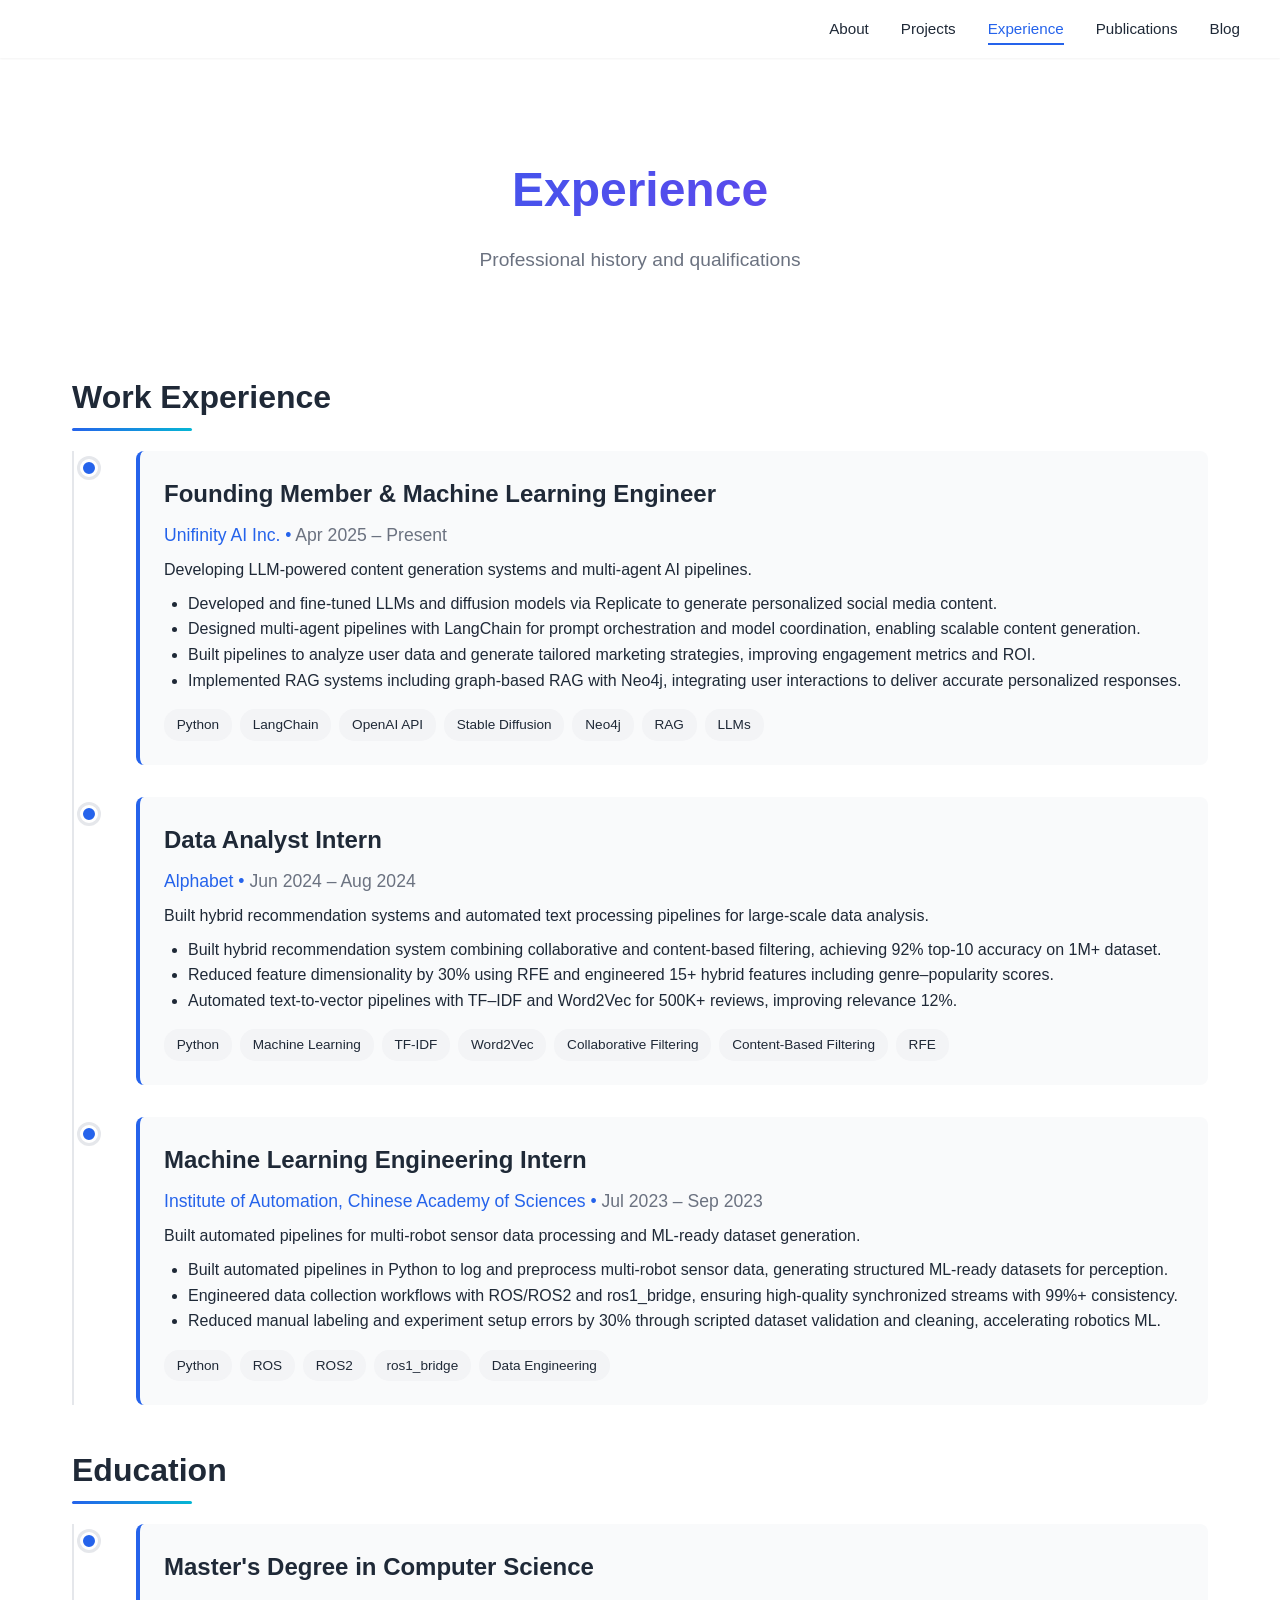
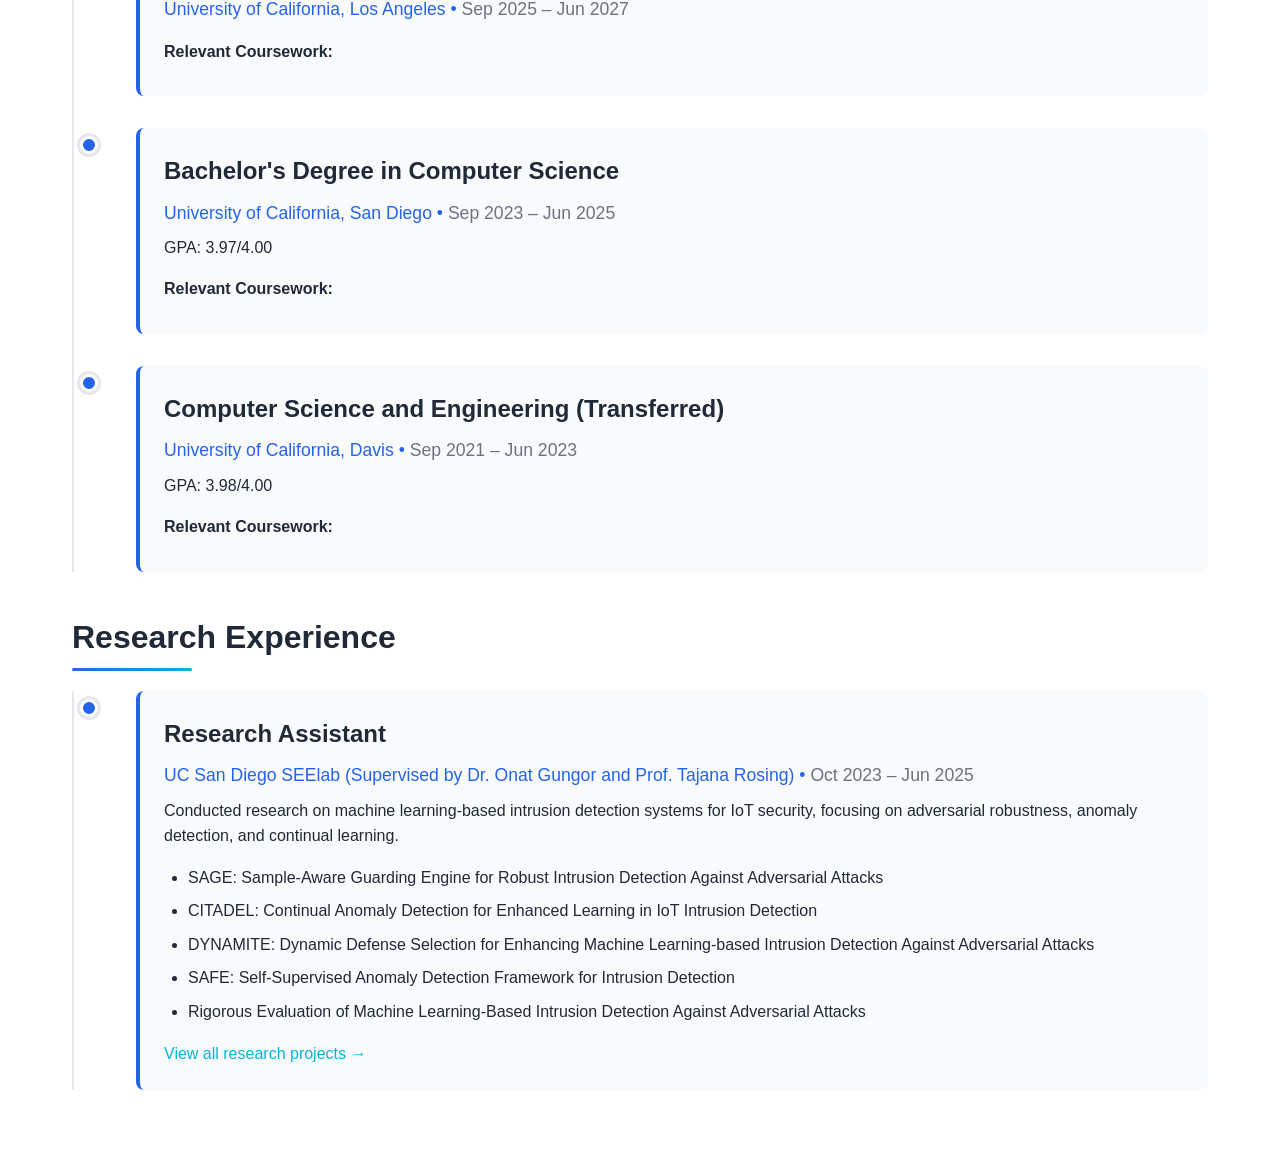
==== experience.html @ 66d7c384 "finished basic structure; need to finish TODO" ====
<!DOCTYPE html>
<html lang="en">
<head>
    <meta charset="UTF-8">
    <meta name="viewport" content="width=device-width, initial-scale=1.0">
    <meta name="description" content="Professional experience and qualifications">
    <title>Experience | Your Name</title>
    <link rel="stylesheet" href="https://cdnjs.cloudflare.com/ajax/libs/font-awesome/6.4.0/css/all.min.css">
    <link rel="stylesheet" href="assets/css/styles.css">
</head>
<body>
    <!-- Navigation Bar -->
    <nav class="navbar">
        <div class="nav-container">
            <ul class="nav-menu">
                <li><a href="index.html" class="nav-link">About</a></li>
                <li><a href="projects.html" class="nav-link">Projects</a></li>
                <li><a href="experience.html" class="nav-link active">Experience</a></li>
                <li><a href="publications.html" class="nav-link">Publications</a></li>
                <li><a href="blog.html" class="nav-link">Blog</a></li>
            </ul>
            <div class="hamburger">
                <span></span>
                <span></span>
                <span></span>
            </div>
        </div>
    </nav>

    <!-- Main Content -->
    <main class="main-content">
        <section class="page-header">
            <h1 class="page-title">Experience</h1>
            <p class="page-subtitle">Professional history and qualifications</p>
        </section>

        <!-- Work Experience -->
        <section class="section">
            <h2 class="section-title">Work Experience</h2>
            <div class="timeline" id="workExperience">
                <!-- Work experience items will be loaded from experience.json -->
            </div>
        </section>

        <!-- Education -->
        <section class="section">
            <h2 class="section-title">Education</h2>
            <div class="timeline" id="education">
                <!-- Education items will be loaded from experience.json -->
            </div>
        </section>

        <!-- Research Experience -->
        <section class="section" id="researchSection" style="display: none;">
            <h2 class="section-title">Research Experience</h2>
            <div class="timeline" id="researchExperience">
                <!-- Research experience will be loaded from experience.json -->
            </div>
        </section>

        <!-- Teaching/TA Experience -->
        <section class="section" id="teachingSection" style="display: none;">
            <h2 class="section-title">Teaching/TA Experience</h2>
            <div class="timeline" id="teachingExperience">
                <!-- Teaching experience will be loaded from experience.json -->
            </div>
        </section>

        <!-- Certifications -->
        <section class="section" id="certificationsSection" style="display: none;">
            <h2 class="section-title">Certifications</h2>
            <div class="certifications-container" id="certifications">
                <!-- Certifications will be loaded from experience.json -->
            </div>
        </section>
    </main>

    <script src="assets/js/navigation.js"></script>
    <script src="assets/js/main.js"></script>
</body>
</html>
---- assets/css/styles.css ----
/* ===== CSS Variables ===== */
:root {
    --primary-color: #2563eb;
    --primary-dark: #1e40af;
    --secondary-color: #7c3aed;
    --accent-color: #06b6d4;
    --text-primary: #1f2937;
    --text-secondary: #6b7280;
    --bg-primary: #ffffff;
    --bg-secondary: #f9fafb;
    --bg-accent: #f3f4f6;
    --border-color: #e5e7eb;
    --shadow-sm: 0 1px 2px 0 rgba(0, 0, 0, 0.05);
    --shadow-md: 0 4px 6px -1px rgba(0, 0, 0, 0.1);
    --shadow-lg: 0 10px 15px -3px rgba(0, 0, 0, 0.1);
    --transition: all 0.3s ease;
}

/* ===== Reset & Base Styles ===== */
* {
    margin: 0;
    padding: 0;
    box-sizing: border-box;
}

html {
    scroll-behavior: smooth;
}

body {
    font-family: -apple-system, BlinkMacSystemFont, 'Segoe UI', 'Roboto', 'Oxygen', 'Ubuntu', 'Cantarell', sans-serif;
    line-height: 1.6;
    color: var(--text-primary);
    background-color: var(--bg-primary);
}

/* ===== Navigation Bar ===== */
.navbar {
    position: fixed;
    top: 0;
    right: 0;
    width: 100%;
    background-color: rgba(255, 255, 255, 0.95);
    backdrop-filter: blur(10px);
    box-shadow: var(--shadow-sm);
    z-index: 1000;
    padding: 1rem 2rem;
}

.nav-container {
    max-width: 1200px;
    margin: 0 auto;
    display: flex;
    justify-content: flex-end;
    align-items: center;
}

.nav-menu {
    display: flex;
    list-style: none;
    gap: 2rem;
    align-items: center;
}

.nav-link {
    text-decoration: none;
    color: var(--text-primary);
    font-weight: 500;
    font-size: 0.95rem;
    transition: var(--transition);
    position: relative;
    padding: 0.5rem 0;
}

.nav-link:hover {
    color: var(--primary-color);
}

.nav-link.active {
    color: var(--primary-color);
}

.nav-link.active::after {
    content: '';
    position: absolute;
    bottom: 0;
    left: 0;
    width: 100%;
    height: 2px;
    background-color: var(--primary-color);
}

.hamburger {
    display: none;
    flex-direction: column;
    cursor: pointer;
    gap: 4px;
}

.hamburger span {
    width: 25px;
    height: 3px;
    background-color: var(--text-primary);
    transition: var(--transition);
    border-radius: 2px;
}

/* ===== Main Content ===== */
.main-content {
    margin-top: 80px;
    padding: 1.5rem 2rem;
    max-width: 1200px;
    margin-left: auto;
    margin-right: auto;
}

/* ===== Hero Section ===== */
.hero {
    padding: 2.5rem 0;
    margin-bottom: 2rem;
}

.hero-content {
    display: grid;
    grid-template-columns: 1.8fr 1fr;
    gap: 2.5rem;
    align-items: center;
}

.hero-name {
    font-size: 3.5rem;
    font-weight: 700;
    margin-bottom: 0.5rem;
    background: linear-gradient(135deg, var(--primary-color), var(--secondary-color));
    -webkit-background-clip: text;
    -webkit-text-fill-color: transparent;
    background-clip: text;
}

.hero-role {
    font-size: 1.5rem;
    color: var(--text-secondary);
    margin-bottom: 1rem;
    font-weight: 500;
}

.hero-tagline {
    font-size: 1.1rem;
    color: var(--text-secondary);
    line-height: 1.8;
    margin-bottom: 0.5rem;
}

.hero-image {
    display: flex;
    justify-content: flex-end;
    align-items: center;
}

.profile-img {
    width: 300px;
    height: 300px;
    border-radius: 50%;
    object-fit: cover;
    border: 4px solid var(--primary-color);
    box-shadow: var(--shadow-lg);
    transition: var(--transition);
}

.profile-img:hover {
    transform: scale(1.05);
    box-shadow: 0 20px 25px -5px rgba(0, 0, 0, 0.15);
}

/* ===== Sections ===== */
.section {
    margin-bottom: 2.5rem;
}

.section-header {
    display: flex;
    justify-content: space-between;
    align-items: baseline;
    margin-bottom: 1.25rem;
    flex-wrap: wrap;
    gap: 1rem;
}

.section-header .section-title {
    margin-bottom: 0;
}

.section-title {
    font-size: 2rem;
    font-weight: 700;
    color: var(--text-primary);
    position: relative;
    padding-bottom: 0.5rem;
    margin: 0;
    margin-bottom: 1.25rem;
}

.section-title::after {
    content: '';
    position: absolute;
    bottom: 0;
    left: 0;
    width: 120px;
    height: 3px;
    background: linear-gradient(90deg, var(--primary-color), var(--accent-color));
    border-radius: 2px;
}

.contact-section .section-title::after {
    left: 50%;
    transform: translateX(-50%);
}

.section-link {
    color: var(--primary-color);
    text-decoration: none;
    font-weight: 500;
    font-size: 0.95rem;
    transition: var(--transition);
    white-space: nowrap;
}

.section-link:hover {
    color: var(--primary-dark);
    text-decoration: underline;
}

.intro-section {
    margin-bottom: 2rem;
    padding: 1.5rem;
    background: var(--bg-secondary);
    border-radius: 12px;
    border-left: 4px solid var(--primary-color);
}

.intro-text {
    font-size: 1.1rem;
    line-height: 1.8;
    color: var(--text-primary);
}

/* ===== Education ===== */
.education-container {
    display: flex;
    flex-direction: column;
    gap: 1rem;
}

.education-item {
    padding: 1.25rem;
    background: var(--bg-secondary);
    border-radius: 8px;
    border-left: 4px solid var(--primary-color);
    transition: var(--transition);
}

.education-item:hover {
    transform: translateX(5px);
    box-shadow: var(--shadow-md);
}

.education-title {
    font-size: 1.3rem;
    font-weight: 600;
    margin-bottom: 0.5rem;
    color: var(--text-primary);
}

.education-institution {
    font-size: 1.1rem;
    color: var(--primary-color);
    margin-bottom: 0.5rem;
}

.education-gpa {
    color: var(--text-primary);
}

/* ===== Skills ===== */
.skills-inline {
    margin-top: 1rem;
    font-size: 0.9rem;
    color: var(--text-secondary);
    line-height: 1.6;
}

.skills-inline-category {
    display: block;
    margin-bottom: 0.3rem;
}

.skills-inline-label {
    font-weight: 600;
    color: var(--text-primary);
    margin-right: 0.3rem;
}

.skill-badge-inline {
    display: inline;
    color: var(--text-secondary);
}

/* ===== Highlight Sections ===== */
.highlight-container {
    display: grid;
    grid-template-columns: repeat(auto-fit, minmax(300px, 1fr));
    gap: 1.5rem;
}

.highlight-item {
    background: var(--bg-secondary);
    padding: 1.5rem;
    border-radius: 8px;
    border-left: 4px solid var(--primary-color);
    transition: var(--transition);
}

.highlight-item:hover {
    transform: translateX(5px);
    box-shadow: var(--shadow-md);
}

.highlight-title {
    font-size: 1.3rem;
    font-weight: 600;
    margin-bottom: 0.5rem;
    color: var(--text-primary);
}

.highlight-company,
.highlight-meta {
    font-size: 0.95rem;
    color: var(--primary-color);
    margin-bottom: 0.75rem;
    font-weight: 500;
}

.highlight-description {
    color: var(--text-secondary);
    line-height: 1.6;
    margin-bottom: 1rem;
    font-size: 0.95rem;
}

.highlight-tech {
    display: flex;
    flex-wrap: wrap;
    gap: 0.5rem;
    margin-bottom: 1rem;
}

.tech-tag {
    padding: 0.3rem 0.8rem;
    background: var(--bg-accent);
    border-radius: 15px;
    font-size: 0.85rem;
    color: var(--text-primary);
}

.highlight-link {
    color: var(--primary-color);
    text-decoration: none;
    font-weight: 500;
    font-size: 0.9rem;
    transition: var(--transition);
}

.highlight-link:hover {
    color: var(--primary-dark);
    text-decoration: underline;
}

/* Legacy styles for other pages */
.skills-container {
    display: flex;
    flex-direction: column;
    gap: 1.25rem;
}

.skill-category {
    margin-bottom: 1rem;
}

.skill-category-title {
    font-size: 1.2rem;
    font-weight: 600;
    margin-bottom: 1rem;
    color: var(--text-primary);
}

.skills-grid {
    display: flex;
    flex-wrap: wrap;
    gap: 1rem;
}

.skill-badge {
    display: inline-flex;
    align-items: center;
    gap: 0.5rem;
    padding: 0.6rem 1.2rem;
    background: var(--bg-secondary);
    border: 2px solid var(--border-color);
    border-radius: 25px;
    font-size: 0.95rem;
    font-weight: 500;
    color: var(--text-primary);
    transition: var(--transition);
}

.skill-badge:hover {
    border-color: var(--primary-color);
    background: var(--primary-color);
    color: white;
    transform: translateY(-2px);
    box-shadow: var(--shadow-md);
}

.skill-icon {
    width: 20px;
    height: 20px;
}


/* ===== Contact Icons ===== */
.contact-section {
    text-align: center;
    padding: 2rem 0;
}

.contact-icons {
    display: flex;
    justify-content: center;
    gap: 2rem;
    flex-wrap: wrap;
}

.contact-icon {
    display: flex;
    align-items: center;
    justify-content: center;
    width: 60px;
    height: 60px;
    border-radius: 50%;
    background: var(--bg-secondary);
    color: var(--text-primary);
    text-decoration: none;
    transition: var(--transition);
    border: 2px solid var(--border-color);
}

.contact-icon:hover {
    background: var(--primary-color);
    color: white;
    transform: translateY(-5px) scale(1.1);
    box-shadow: var(--shadow-lg);
    border-color: var(--primary-color);
}

.contact-icon i {
    font-size: 24px;
}

/* ===== Page Header ===== */
.page-header {
    text-align: center;
    padding: 3rem 0;
    margin-bottom: 3rem;
}

.page-title {
    font-size: 3rem;
    font-weight: 700;
    margin-bottom: 1rem;
    background: linear-gradient(135deg, var(--primary-color), var(--secondary-color));
    -webkit-background-clip: text;
    -webkit-text-fill-color: transparent;
    background-clip: text;
}

.page-subtitle {
    font-size: 1.2rem;
    color: var(--text-secondary);
}

/* ===== Filter Buttons ===== */
.filter-section {
    margin-bottom: 2rem;
    display: flex;
    justify-content: center;
}

.filter-buttons {
    display: flex;
    gap: 1rem;
    flex-wrap: wrap;
    justify-content: center;
}

.filter-btn {
    padding: 0.6rem 1.5rem;
    background: var(--bg-secondary);
    border: 2px solid var(--border-color);
    border-radius: 25px;
    font-size: 0.95rem;
    font-weight: 500;
    color: var(--text-primary);
    cursor: pointer;
    transition: var(--transition);
}

.filter-btn:hover {
    border-color: var(--primary-color);
    color: var(--primary-color);
}

.filter-btn.active {
    background: var(--primary-color);
    color: white;
    border-color: var(--primary-color);
}

/* ===== Projects Grid ===== */
.projects-grid {
    display: flex;
    flex-direction: column;
    gap: 2rem;
    margin-top: 2rem;
}

.project-card {
    background: var(--bg-secondary);
    border-radius: 8px;
    padding: 1.5rem;
    transition: var(--transition);
    border: 1px solid var(--border-color);
    border-left: 4px solid var(--primary-color);
}

.project-card:hover {
    transform: translateX(5px);
    box-shadow: var(--shadow-md);
    border-color: var(--primary-color);
}

.project-header {
    display: flex;
    justify-content: space-between;
    align-items: flex-start;
    gap: 2rem;
    margin-bottom: 0;
}

.project-image-horizontal {
    width: 200px;
    height: 150px;
    object-fit: cover;
    border-radius: 8px;
    flex-shrink: 0;
}

.project-image {
    width: 100%;
    height: 200px;
    object-fit: cover;
    border-radius: 8px;
    margin-bottom: 1rem;
}

.project-meta {
    font-size: 1.1rem;
    color: var(--primary-color);
    margin-top: 0.5rem;
    margin-bottom: 0.5rem;
}

.project-features {
    margin: 0.5rem 0 1rem 0;
    padding-left: 1.5rem;
    color: var(--text-primary);
    line-height: 1.6;
}

.project-features li {
    margin-bottom: 0.5rem;
}

.project-title {
    font-size: 1.5rem;
    font-weight: 600;
    margin-bottom: 0.5rem;
    color: var(--text-primary);
}

.project-title-link {
    color: var(--text-primary);
    text-decoration: none;
    transition: var(--transition);
}

.project-title-link:hover {
    color: var(--primary-color);
    text-decoration: underline;
}


.project-description {
    color: var(--text-primary);
    margin: 0;
    padding: 0;
    line-height: 1.6;
    font-size: inherit;
}

.project-tech {
    display: flex;
    flex-wrap: wrap;
    gap: 0.5rem;
    margin-top: 1rem;
}

.project-tech-tag {
    padding: 0.3rem 0.8rem;
    background: var(--bg-accent);
    border-radius: 15px;
    font-size: 0.85rem;
    color: var(--text-primary);
}

.project-links {
    display: flex;
    gap: 1rem;
    margin-top: auto;
}

.project-link {
    padding: 0.5rem 1rem;
    background: var(--primary-color);
    color: white;
    text-decoration: none;
    border-radius: 6px;
    font-size: 0.9rem;
    font-weight: 500;
    transition: var(--transition);
}

.project-link:hover {
    background: var(--primary-dark);
    transform: translateY(-2px);
}

.project-link.secondary {
    background: transparent;
    border: 2px solid var(--primary-color);
    color: var(--primary-color);
}

.project-link.secondary:hover {
    background: var(--primary-color);
    color: white;
}

/* ===== Timeline (Experience) ===== */
.timeline {
    position: relative;
    padding-left: 2rem;
}

.timeline::before {
    content: '';
    position: absolute;
    left: 0;
    top: 0;
    bottom: 0;
    width: 2px;
    background: var(--border-color);
}

.timeline-item {
    position: relative;
    margin-bottom: 2rem;
    padding-left: 2rem;
}

.timeline-item::before {
    content: '';
    position: absolute;
    left: -1.5rem;
    top: 0.5rem;
    width: 12px;
    height: 12px;
    border-radius: 50%;
    background: var(--primary-color);
    border: 3px solid var(--bg-primary);
    box-shadow: 0 0 0 3px var(--border-color);
}

.timeline-content {
    background: var(--bg-secondary);
    padding: 1.5rem;
    border-radius: 8px;
    border-left: 4px solid var(--primary-color);
    transition: var(--transition);
}

.timeline-content:hover {
    box-shadow: var(--shadow-md);
    transform: translateX(5px);
}

.timeline-title {
    font-size: 1.5rem;
    font-weight: 600;
    margin-bottom: 0.5rem;
    color: var(--text-primary);
}

.timeline-company {
    font-size: 1.1rem;
    color: var(--primary-color);
    margin-bottom: 0.5rem;
}

.timeline-duration {
    color: var(--text-secondary);
    font-size: 0.95rem;
    margin-bottom: 1rem;
}

.timeline-description {
    color: var(--text-primary);
    line-height: 1.6;
    font-size: inherit;
}

.timeline-description p {
    margin: 0;
    padding: 0;
    line-height: 1.6;
}

.timeline-tech {
    display: flex;
    flex-wrap: wrap;
    gap: 0.5rem;
    margin-top: 1rem;
}

.timeline-tech-tag {
    padding: 0.3rem 0.8rem;
    background: var(--bg-accent);
    border-radius: 15px;
    font-size: 0.85rem;
    color: var(--text-primary);
}

/* ===== Publications ===== */
.publications-list {
    display: flex;
    flex-direction: column;
    gap: 1.5rem;
}

.publication-section {
    margin-bottom: 3rem;
}

.publication-section-title {
    font-size: 2rem;
    font-weight: 700;
    color: var(--text-primary);
    position: relative;
    padding-bottom: 0.5rem;
    margin: 0;
    margin-bottom: 1.25rem;
}

.publication-section-title::after {
    content: '';
    position: absolute;
    bottom: 0;
    left: 0;
    width: 120px;
    height: 3px;
    background: var(--primary-color);
    border-radius: 2px;
}

.publication-citation {
    color: var(--text-primary);
    line-height: 1.8;
    margin-bottom: 1rem;
    font-size: 0.95rem;
}

.publication-link {
    color: var(--primary-color);
    text-decoration: none;
    font-weight: 500;
    margin-left: 0.5rem;
    transition: var(--transition);
}

.publication-link:hover {
    color: var(--primary-dark);
    text-decoration: underline;
}

/* ===== Blog Posts ===== */
.blog-posts {
    display: grid;
    grid-template-columns: repeat(auto-fill, minmax(350px, 1fr));
    gap: 2rem;
}

.blog-card {
    background: var(--bg-secondary);
    border-radius: 12px;
    padding: 1.5rem;
    transition: var(--transition);
    border: 1px solid var(--border-color);
    display: flex;
    flex-direction: column;
}

.blog-card:hover {
    transform: translateY(-5px);
    box-shadow: var(--shadow-lg);
    border-color: var(--primary-color);
}

.blog-image {
    width: 100%;
    height: 200px;
    object-fit: cover;
    border-radius: 8px;
    margin-bottom: 1rem;
}

.blog-title {
    font-size: 1.5rem;
    font-weight: 600;
    margin-bottom: 0.5rem;
    color: var(--text-primary);
}

.blog-meta {
    display: flex;
    gap: 1rem;
    color: var(--text-secondary);
    font-size: 0.9rem;
    margin-bottom: 1rem;
}

.blog-excerpt {
    color: var(--text-secondary);
    line-height: 1.6;
    margin-bottom: 1rem;
    flex-grow: 1;
}

.blog-tags {
    display: flex;
    flex-wrap: wrap;
    gap: 0.5rem;
    margin-bottom: 1rem;
}

.blog-tag {
    padding: 0.3rem 0.8rem;
    background: var(--bg-accent);
    border-radius: 15px;
    font-size: 0.85rem;
    color: var(--text-primary);
}

.blog-link {
    padding: 0.5rem 1rem;
    background: var(--primary-color);
    color: white;
    text-decoration: none;
    border-radius: 6px;
    font-size: 0.9rem;
    font-weight: 500;
    transition: var(--transition);
    text-align: center;
    margin-top: auto;
}

.blog-link:hover {
    background: var(--primary-dark);
}

/* ===== Certifications ===== */
.certifications-container {
    display: grid;
    grid-template-columns: repeat(auto-fill, minmax(300px, 1fr));
    gap: 1.5rem;
}

.certification-item {
    background: var(--bg-secondary);
    padding: 1.5rem;
    border-radius: 8px;
    border-left: 4px solid var(--primary-color);
    transition: var(--transition);
}

.certification-item:hover {
    box-shadow: var(--shadow-md);
}

/* ===== Responsive Design ===== */
@media (max-width: 768px) {
    .nav-menu {
        position: fixed;
        top: 70px;
        right: -100%;
        flex-direction: column;
        background: white;
        width: 100%;
        text-align: center;
        transition: 0.3s;
        box-shadow: var(--shadow-lg);
        padding: 2rem 0;
        gap: 0;
    }

    .nav-menu.active {
        right: 0;
    }

    .nav-menu li {
        width: 100%;
    }

    .nav-link {
        display: block;
        padding: 1rem;
        width: 100%;
    }

    .hamburger {
        display: flex;
    }

    .hamburger.active span:nth-child(1) {
        transform: rotate(45deg) translate(5px, 5px);
    }

    .hamburger.active span:nth-child(2) {
        opacity: 0;
    }

    .hamburger.active span:nth-child(3) {
        transform: rotate(-45deg) translate(7px, -6px);
    }

    .hero-content {
        grid-template-columns: 1fr;
        text-align: center;
    }

    .hero-image {
        justify-content: center;
    }

    .profile-img {
        width: 250px;
        height: 250px;
    }

    .hero-name {
        font-size: 2.5rem;
    }

    .main-content {
        padding: 1rem;
    }

    .project-header {
        flex-direction: column;
    }

    .project-image-horizontal {
        width: 100%;
        height: 200px;
        margin-top: 1rem;
    }

    .projects-grid,
    .blog-posts {
        grid-template-columns: 1fr;
    }

    .page-title {
        font-size: 2rem;
    }

    .contact-icons {
        gap: 1rem;
    }
}

@media (max-width: 480px) {
    .hero-name {
        font-size: 2rem;
    }

    .section-title {
        font-size: 1.5rem;
    }

    .filter-buttons {
        gap: 0.5rem;
    }

    .filter-btn {
        padding: 0.5rem 1rem;
        font-size: 0.85rem;
    }
}
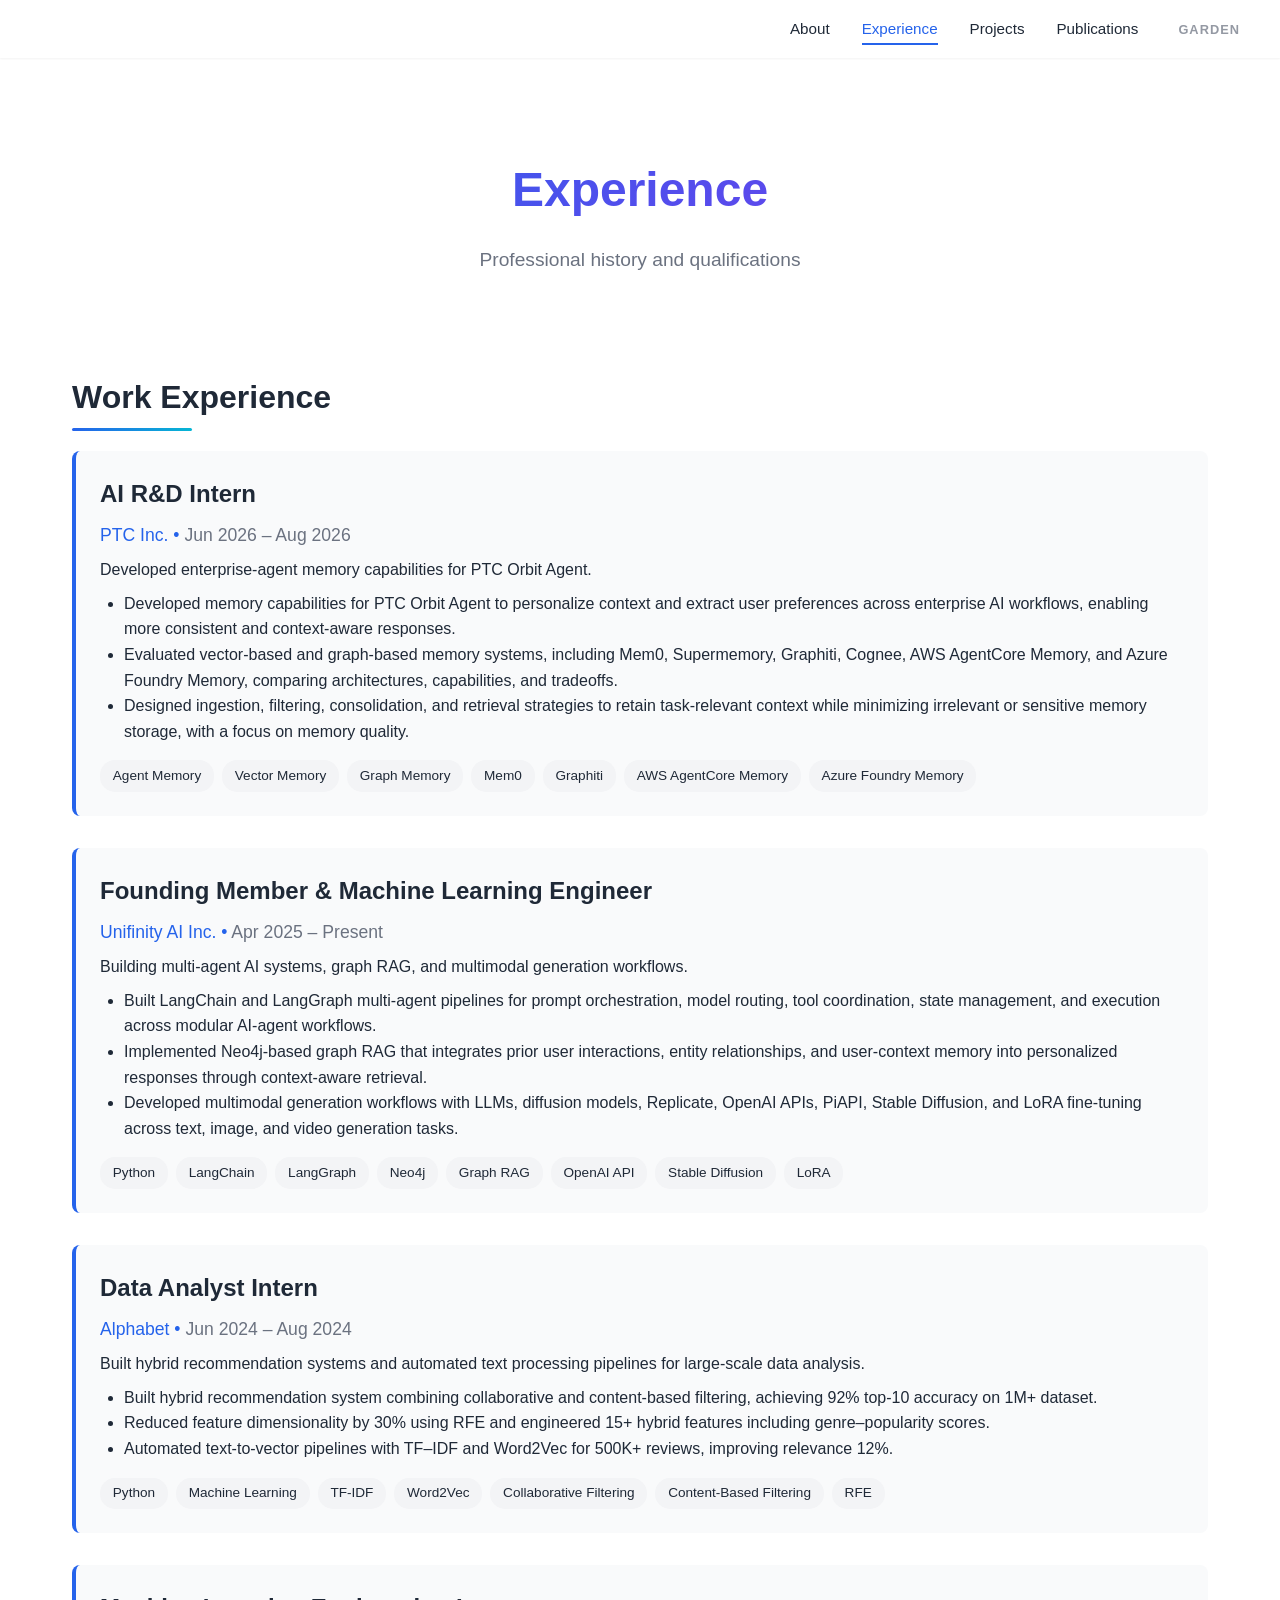
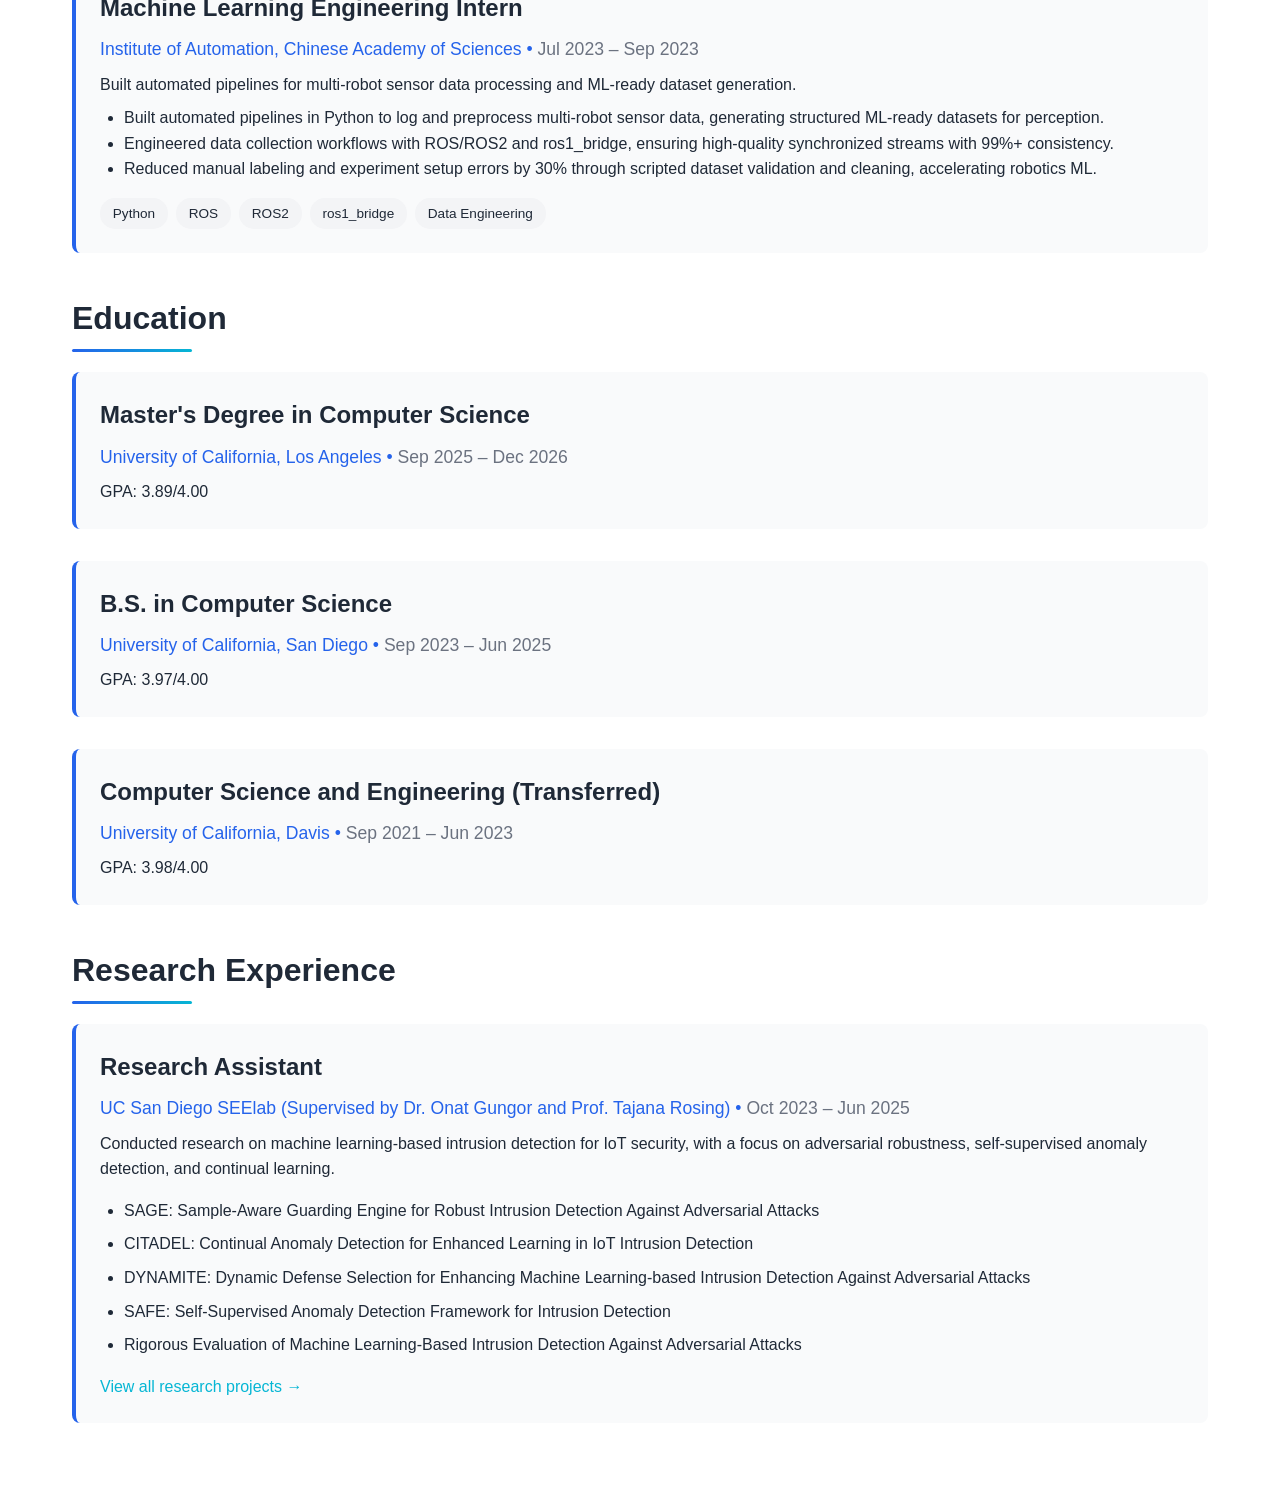
==== commit 25cf7c29: "Restore professional site and add Garden" ====
--- a/experience.html
+++ b/experience.html
@@ -4,7 +4,7 @@
     <meta charset="UTF-8">
     <meta name="viewport" content="width=device-width, initial-scale=1.0">
     <meta name="description" content="Professional experience and qualifications">
-    <title>Experience | Your Name</title>
+    <title>Experience | Zhengli Shang</title>
     <link rel="stylesheet" href="https://cdnjs.cloudflare.com/ajax/libs/font-awesome/6.4.0/css/all.min.css">
     <link rel="stylesheet" href="assets/css/styles.css">
 </head>
@@ -14,10 +14,10 @@
         <div class="nav-container">
             <ul class="nav-menu">
                 <li><a href="index.html" class="nav-link">About</a></li>
+                <li><a href="experience.html" class="nav-link active">Experience</a></li>
                 <li><a href="projects.html" class="nav-link">Projects</a></li>
-                <li><a href="experience.html" class="nav-link active">Experience</a></li>
                 <li><a href="publications.html" class="nav-link">Publications</a></li>
-                <li><a href="blog.html" class="nav-link">Blog</a></li>
+                <li><a href="garden/index.html" class="nav-link garden-link">Garden</a></li>
             </ul>
             <div class="hamburger">
                 <span></span>
@@ -79,4 +79,3 @@
     <script src="assets/js/main.js"></script>
 </body>
 </html>
-
--- a/assets/css/styles.css
+++ b/assets/css/styles.css
@@ -90,6 +90,22 @@
     background-color: var(--primary-color);
 }
 
+/* A quiet, optional path to the personal site. */
+.garden-link {
+    margin-left: 0.5rem;
+    color: var(--text-secondary);
+    font-size: 0.8rem;
+    font-weight: 600;
+    letter-spacing: 0.08em;
+    text-transform: uppercase;
+    opacity: 0.72;
+}
+
+.garden-link:hover {
+    color: var(--text-primary);
+    opacity: 1;
+}
+
 .hamburger {
     display: none;
     flex-direction: column;
@@ -668,11 +684,11 @@
 /* ===== Timeline (Experience) ===== */
 .timeline {
     position: relative;
-    padding-left: 2rem;
+    padding-left: 0;
 }
 
 .timeline::before {
-    content: '';
+    content: none;
     position: absolute;
     left: 0;
     top: 0;
@@ -684,11 +700,11 @@
 .timeline-item {
     position: relative;
     margin-bottom: 2rem;
-    padding-left: 2rem;
+    padding-left: 0;
 }
 
 .timeline-item::before {
-    content: '';
+    content: none;
     position: absolute;
     left: -1.5rem;
     top: 0.5rem;
@@ -1026,3 +1042,22 @@
     }
 }
 
+.site-footer {
+    margin: 2rem auto 0;
+    max-width: 1200px;
+    padding: 1.5rem 2rem 2.5rem;
+    text-align: right;
+}
+
+.site-footer a {
+    color: var(--text-secondary);
+    font-size: 0.8rem;
+    text-decoration: none;
+}
+
+.site-footer a:hover,
+.site-footer a:focus-visible {
+    color: var(--accent-color);
+    text-decoration: underline;
+    text-underline-offset: 0.2rem;
+}
